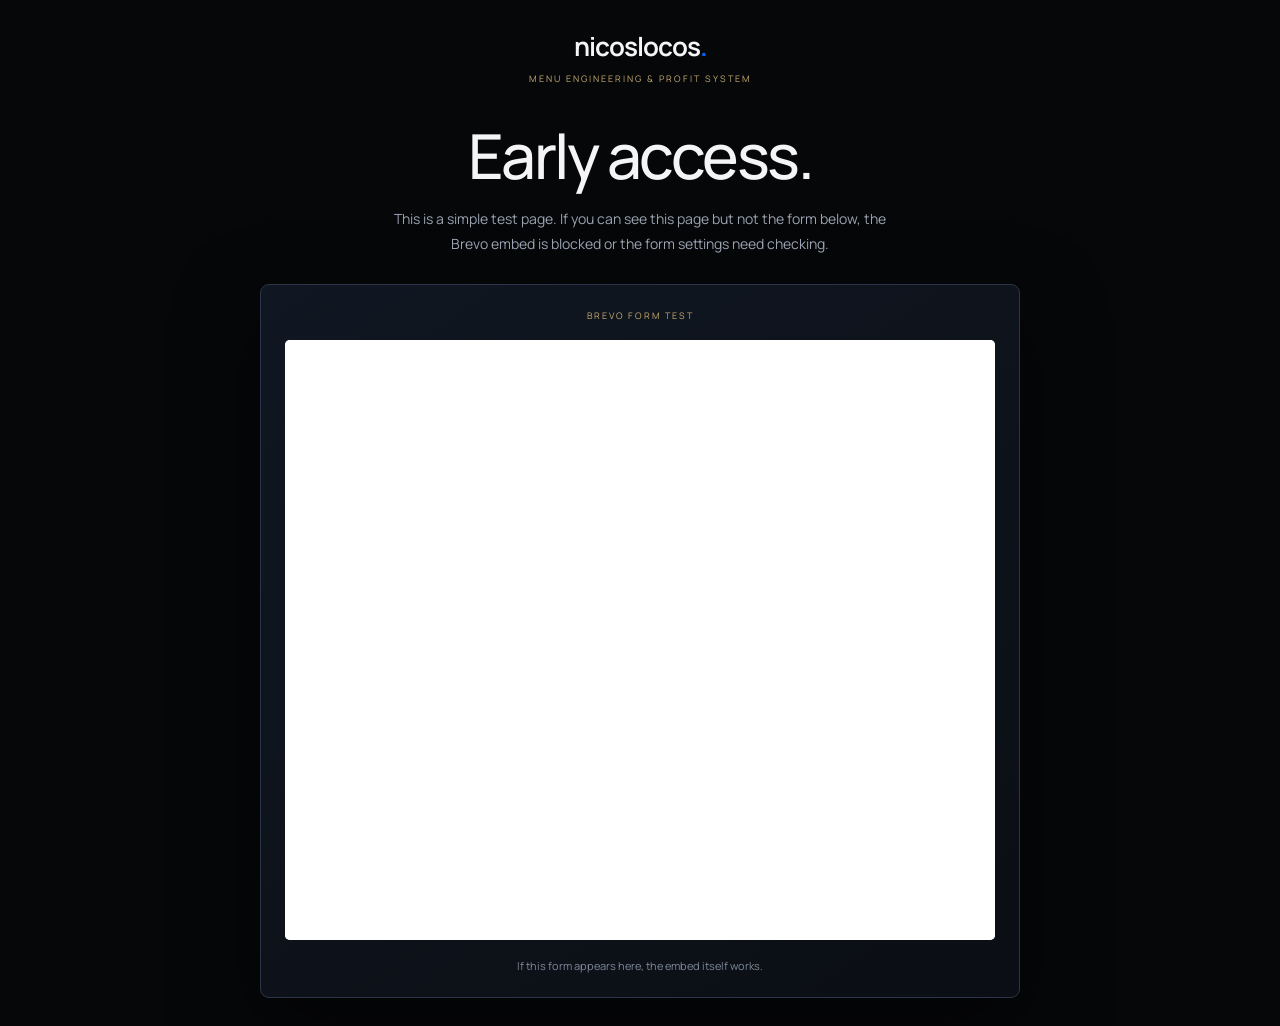
==== Index.html @ 6f196a43 "Add files via upload" ====
<!doctype html>
<html lang="en">
<head>
  <meta charset="utf-8">
  <meta name="viewport" content="width=device-width,initial-scale=1">
  <title>Nicoslocos Early Access</title>
  <link rel="preconnect" href="https://fonts.googleapis.com">
  <link rel="preconnect" href="https://fonts.gstatic.com" crossorigin>
  <link href="https://fonts.googleapis.com/css2?family=Manrope:wght@400;500;600;700&display=swap" rel="stylesheet">
  <style>
    :root{color-scheme:dark;--blue:#0066ff;--gold:#c6ab70}
    *{box-sizing:border-box}
    body{margin:0;min-height:100vh;background:#060709;color:#f5f5f7;font-family:Manrope,Arial,sans-serif;display:grid;place-items:center;padding:28px}
    main{width:min(100%,760px);text-align:center}
    .brand{font-size:26px;font-weight:650;letter-spacing:-1px;margin-bottom:8px}
    .brand span{color:var(--blue)}
    .tag{font-size:9px;letter-spacing:2px;color:var(--gold);text-transform:uppercase;margin-bottom:38px}
    h1{font-size:clamp(36px,7vw,62px);line-height:1.05;letter-spacing:-2.5px;font-weight:500;margin:0 0 18px}
    p{max-width:520px;margin:0 auto 28px;color:#9ba3b2;font-size:14px;line-height:1.8}
    .form-card{padding:24px;background:linear-gradient(145deg,#101722,#0b0e14);border:1px solid #2b3547;border-radius:9px;box-shadow:0 30px 80px #0008}
    .label{font-size:9px;letter-spacing:1.8px;color:var(--gold);text-transform:uppercase;margin-bottom:18px}
    iframe{display:block;width:100%;max-width:100%;height:600px;border:0;border-radius:5px;background:white}
    .hint{font-size:11px;color:#7f899b;margin-top:18px}
    @media(max-width:620px){body{padding:18px}.form-card{padding:16px}iframe{height:640px}}
  </style>
</head>
<body>
  <main>
    <div class="brand">nicoslocos<span>.</span></div>
    <div class="tag">Menu engineering &amp; profit system</div>
    <h1>Early access.</h1>
    <p>This is a simple test page. If you can see this page but not the form below, the Brevo embed is blocked or the form settings need checking.</p>
    <section class="form-card" aria-label="Early access form">
      <div class="label">Brevo form test</div>
      <iframe width="540" height="305" src="https://2b1d4d7a.sibforms.com/v2/serve/[base64]" frameborder="0" scrolling="auto" allowfullscreen></iframe>
      <div class="hint">If this form appears here, the embed itself works.</div>
    </section>
  </main>
</body>
</html>
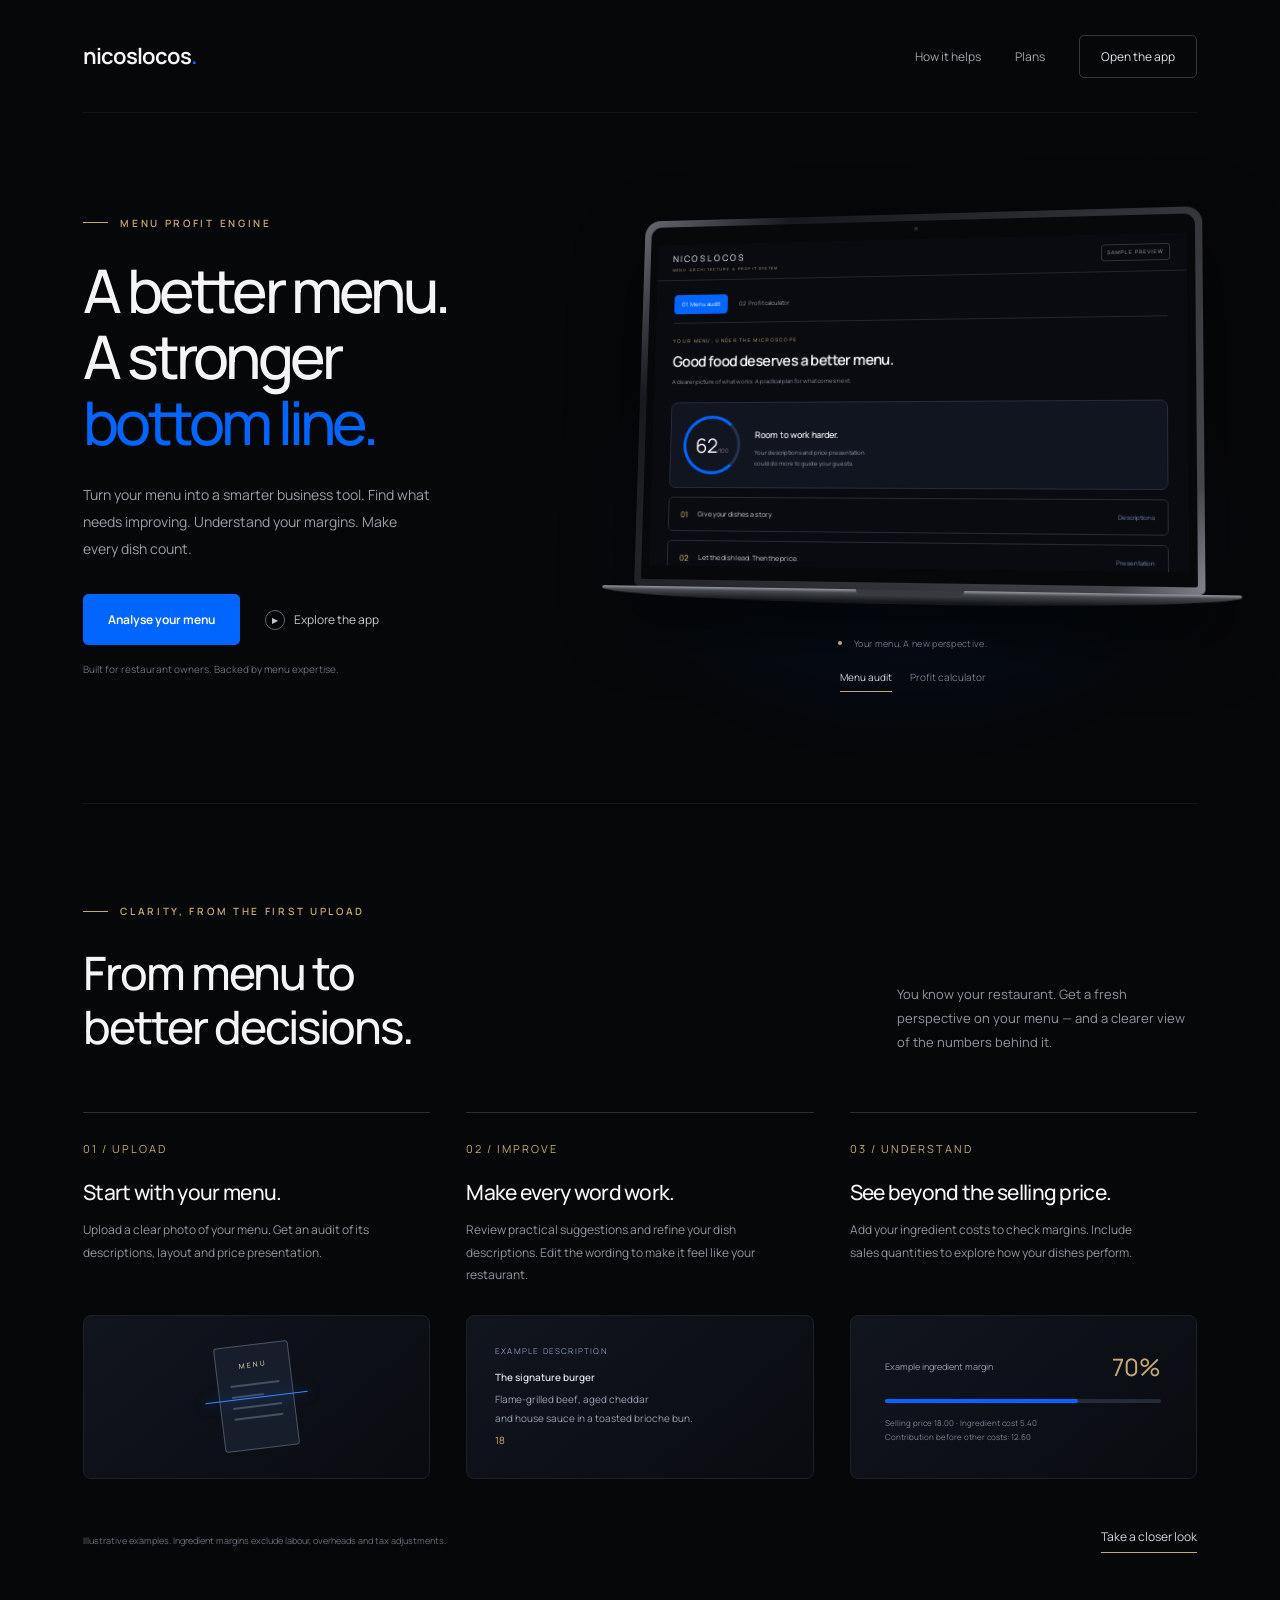
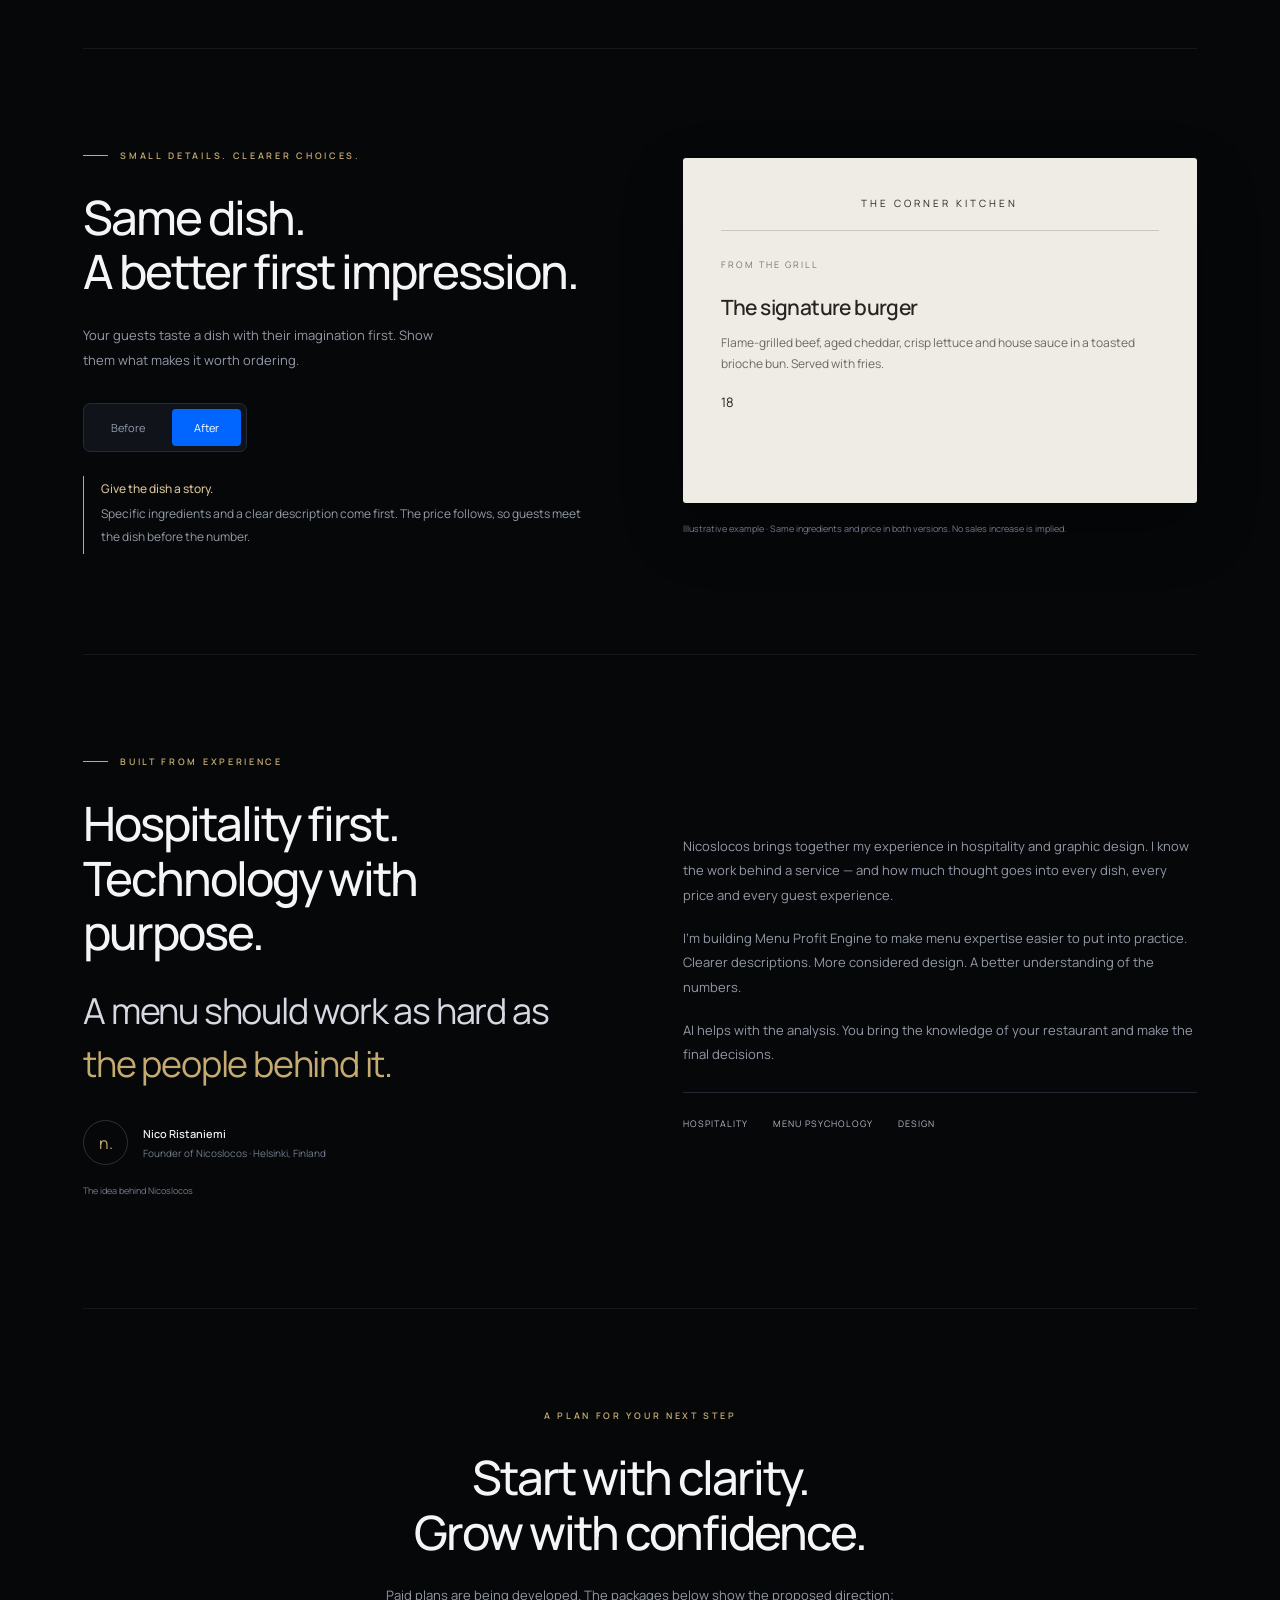
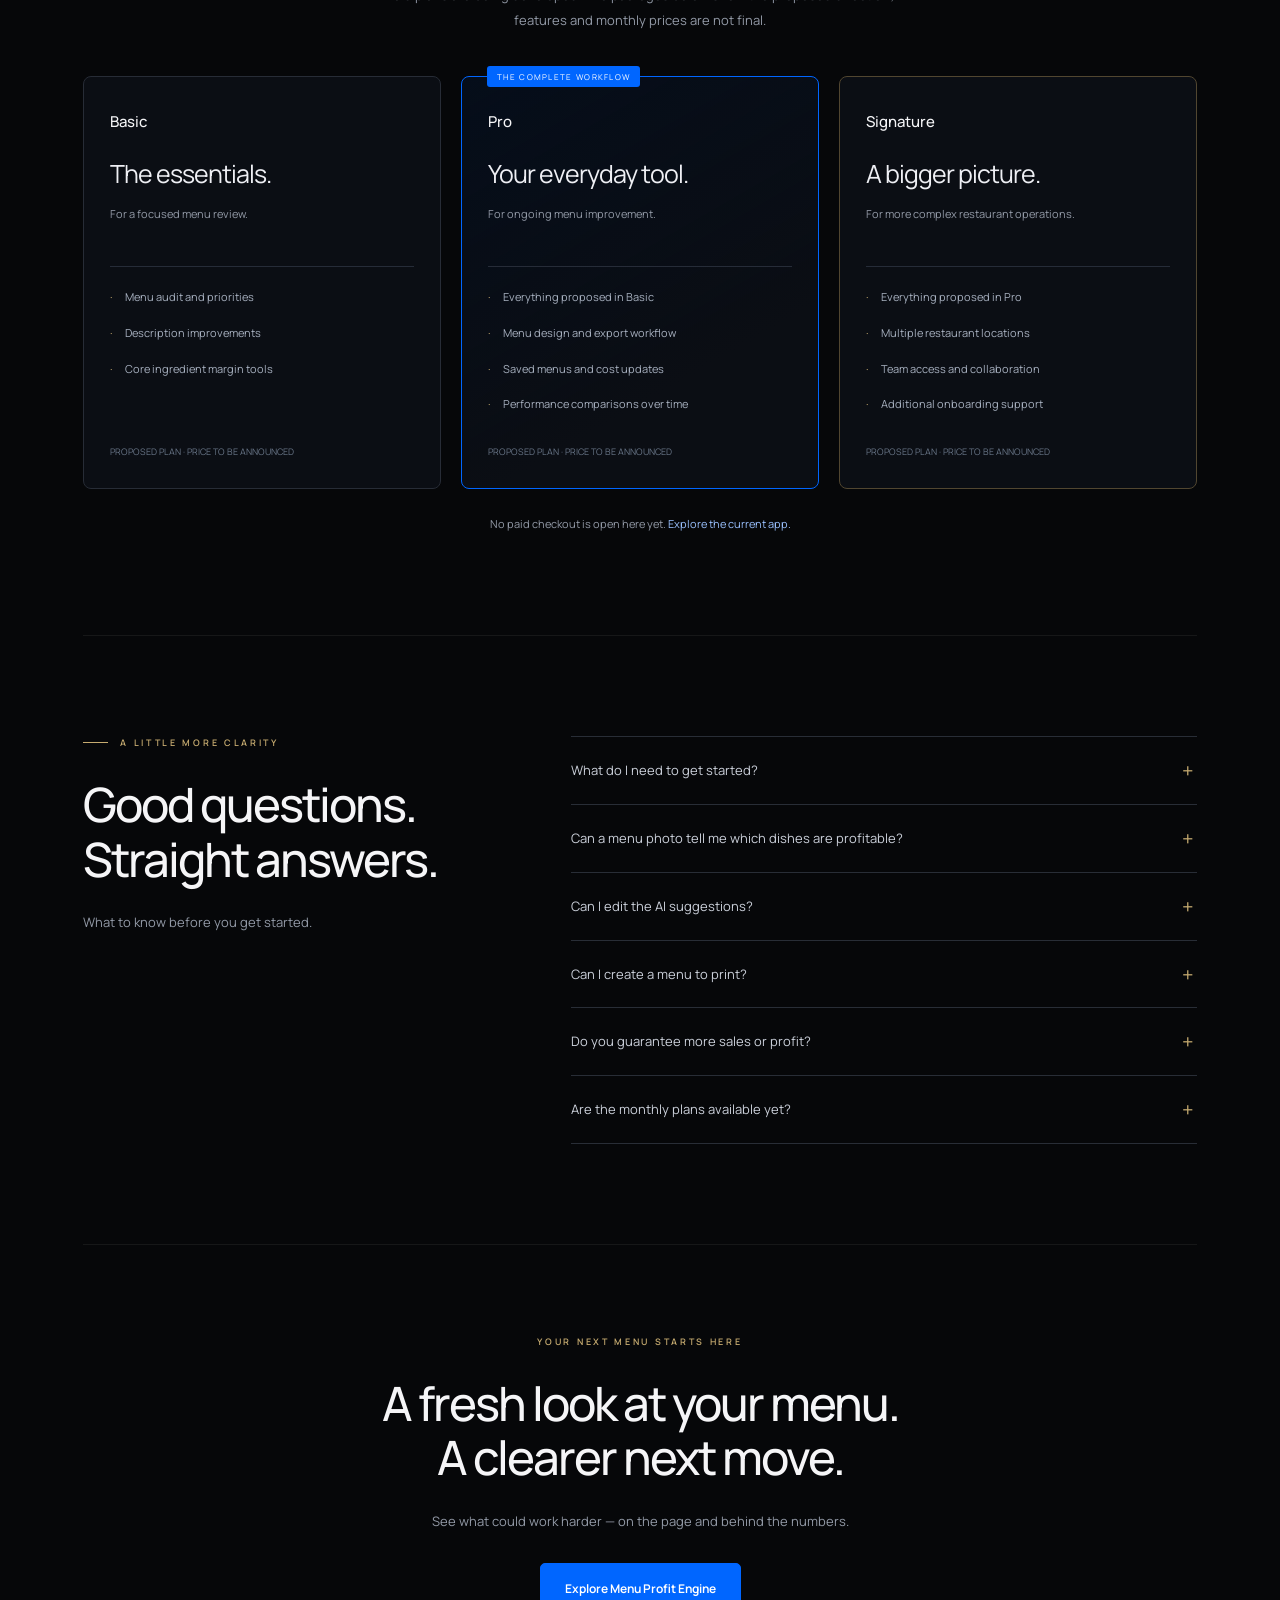
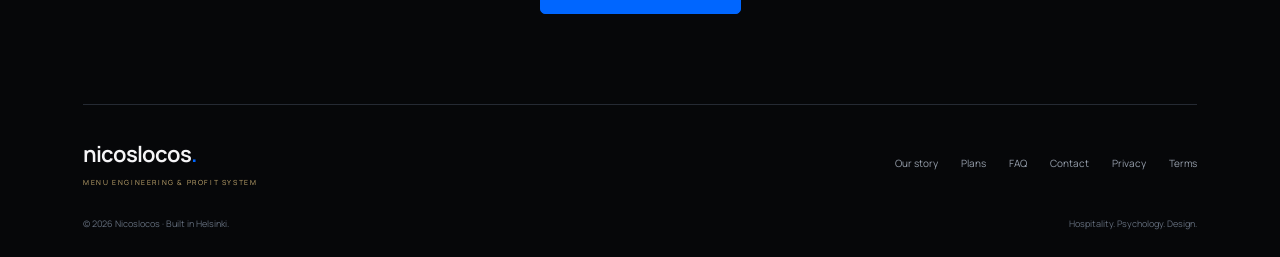
==== commit 65022cf4: "Rename index.html to Index.html" ====
--- a/Index.html
+++ b/Index.html
@@ -1,40 +1,28 @@
-<!doctype html>
-<html lang="en">
-<head>
-  <meta charset="utf-8">
-  <meta name="viewport" content="width=device-width,initial-scale=1">
-  <title>Nicoslocos Early Access</title>
-  <link rel="preconnect" href="https://fonts.googleapis.com">
-  <link rel="preconnect" href="https://fonts.gstatic.com" crossorigin>
-  <link href="https://fonts.googleapis.com/css2?family=Manrope:wght@400;500;600;700&display=swap" rel="stylesheet">
-  <style>
-    :root{color-scheme:dark;--blue:#0066ff;--gold:#c6ab70}
-    *{box-sizing:border-box}
-    body{margin:0;min-height:100vh;background:#060709;color:#f5f5f7;font-family:Manrope,Arial,sans-serif;display:grid;place-items:center;padding:28px}
-    main{width:min(100%,760px);text-align:center}
-    .brand{font-size:26px;font-weight:650;letter-spacing:-1px;margin-bottom:8px}
-    .brand span{color:var(--blue)}
-    .tag{font-size:9px;letter-spacing:2px;color:var(--gold);text-transform:uppercase;margin-bottom:38px}
-    h1{font-size:clamp(36px,7vw,62px);line-height:1.05;letter-spacing:-2.5px;font-weight:500;margin:0 0 18px}
-    p{max-width:520px;margin:0 auto 28px;color:#9ba3b2;font-size:14px;line-height:1.8}
-    .form-card{padding:24px;background:linear-gradient(145deg,#101722,#0b0e14);border:1px solid #2b3547;border-radius:9px;box-shadow:0 30px 80px #0008}
-    .label{font-size:9px;letter-spacing:1.8px;color:var(--gold);text-transform:uppercase;margin-bottom:18px}
-    iframe{display:block;width:100%;max-width:100%;height:600px;border:0;border-radius:5px;background:white}
-    .hint{font-size:11px;color:#7f899b;margin-top:18px}
-    @media(max-width:620px){body{padding:18px}.form-card{padding:16px}iframe{height:640px}}
-  </style>
-</head>
-<body>
-  <main>
-    <div class="brand">nicoslocos<span>.</span></div>
-    <div class="tag">Menu engineering &amp; profit system</div>
-    <h1>Early access.</h1>
-    <p>This is a simple test page. If you can see this page but not the form below, the Brevo embed is blocked or the form settings need checking.</p>
-    <section class="form-card" aria-label="Early access form">
-      <div class="label">Brevo form test</div>
-      <iframe width="540" height="305" src="https://2b1d4d7a.sibforms.com/v2/serve/[base64]" frameborder="0" scrolling="auto" allowfullscreen></iframe>
-      <div class="hint">If this form appears here, the embed itself works.</div>
-    </section>
-  </main>
-</body>
-</html>
+<!doctype html><html lang="en"><head><meta charset="utf-8"><meta name="viewport" content="width=device-width,initial-scale=1"><title>Nicoslocos — A more profitable menu starts here.</title><meta name="description" content="Menu expertise, powered by AI. Discover clearer descriptions, smarter presentation and the numbers behind your dishes with Nicoslocos Menu Profit Engine."><link rel="preconnect" href="https://fonts.googleapis.com"><link rel="preconnect" href="https://fonts.gstatic.com" crossorigin><link href="https://fonts.googleapis.com/css2?family=Manrope:wght@400;450;500;550;600;650;700;750;800&display=swap" rel="stylesheet"><style>
+:root{color-scheme:dark;--blue:#0066ff;--gold:#c6ab70;--muted:#91949e}*{box-sizing:border-box}body{margin:0;background:#060709;color:#f5f5f7;font-family:Manrope,Arial,sans-serif;-webkit-font-smoothing:antialiased}button,a{-webkit-tap-highlight-color:transparent}a{color:inherit;text-decoration:none}button{font:inherit;cursor:pointer}button:focus-visible,a:focus-visible{outline:2px solid var(--gold);outline-offset:6px}.page{max-width:1600px;margin:auto;padding:0 6.5%;overflow:hidden}header{height:113px;display:flex;align-items:center;justify-content:space-between;border-bottom:1px solid #ffffff0d}.brand{font-size:22px;font-weight:650;letter-spacing:-1px}.brand span{color:var(--blue)}nav{display:flex;align-items:center;gap:34px;font-size:12px;color:#a2a3ac}.navlink{transition:color .2s}.navlink:hover{color:white}.outline{padding:12px 21px;border:1px solid #34363e;border-radius:5px;color:#dedfe5}.hero{position:relative;min-height:690px;display:grid;grid-template-columns:1fr 1.13fr;align-items:center;gap:42px;padding:74px 0 88px}.copy{position:relative;z-index:2}.eyebrow{font-size:10px;font-weight:600;letter-spacing:2.7px;color:var(--gold);display:flex;gap:12px;align-items:center;margin-bottom:28px}.eyebrow:before{content:'';height:1px;width:25px;background:var(--gold)}h1{font-weight:500;font-size:clamp(44px,4.7vw,72px);line-height:1.095;letter-spacing:-3.8px;margin:0 0 27px}h1 span{color:var(--blue)}.intro{font-size:14px;line-height:1.9;max-width:350px;color:#999da8;margin:0 0 32px}.actions{display:flex;gap:25px;align-items:center}.primary{display:inline-flex;justify-content:center;align-items:center;background:var(--blue);border:1px solid var(--blue);padding:16px 24px;border-radius:5px;color:#fff;font-size:12px;font-weight:650;transition:background .2s,transform .2s,box-shadow .2s}.primary:hover{background:#237bff;transform:translateY(-2px);box-shadow:0 8px 30px #0066ff25}.textbtn{border:0;background:none;padding:12px 0;color:#c4c6ce;font-size:12px;display:flex;align-items:center;gap:9px}.play{height:20px;width:20px;border:1px solid #666873;border-radius:50%;display:grid;place-items:center;font-size:8px}.note{font-size:10px;color:#686d78;margin-top:17px}.device-area{position:relative;perspective:1200px;min-width:0}.device-area:before{content:'';position:absolute;inset:10% -15% -20%;background:radial-gradient(ellipse,#0066ff19,transparent 65%);pointer-events:none}.laptop{position:relative;transform:rotateY(-8deg) rotateX(5deg);transition:transform .5s ease;will-change:transform}.lid{background:linear-gradient(130deg,#666971,#17191f 18%,#45474c 90%,#858890);border-radius:16px 16px 5px 5px;padding:7px;box-shadow:0 30px 70px #0008}.screen{background:#090b10;border:8px solid #07080a;border-top:19px solid #07080a;border-bottom:14px solid #07080a;border-radius:11px 11px 2px 2px;position:relative;overflow:hidden;aspect-ratio:1.52}.camera{position:absolute;width:4px;height:4px;border-radius:50%;background:#292b32;top:13px;left:50%;z-index:1}.base{height:14px;background:linear-gradient(#979ba3,#46494e 25%,#15171b 85%);width:112%;margin-left:-6%;border-radius:2px 2px 50% 50%/2px 2px 12px 12px;box-shadow:0 22px 35px #000}.base:before{content:'';display:block;width:17%;height:5px;background:#373a40;margin:auto;border-radius:0 0 7px 7px}.appbar{height:38px;border-bottom:1px solid #202430;display:flex;justify-content:space-between;align-items:center;padding:0 16px}.appbrand{font-size:9px;letter-spacing:2px}.appbrand small{display:block;font-size:4px;letter-spacing:1.15px;color:var(--gold);margin-top:3px}.sample{font-size:5px;letter-spacing:1px;color:#a8aab5;border:1px solid #30343d;padding:4px 5px;border-radius:3px}.appcontent{padding:15px 19px}.appnav{display:flex;gap:4px;border-bottom:1px solid #212633;padding-bottom:9px;margin-bottom:15px}.appnav button{border:0;background:none;font-size:6px;color:#979ba8;padding:6px 8px;border-radius:4px}.appnav button[aria-pressed=true]{background:#0066ff;color:white}.mini-label{color:var(--gold);font-size:5px;letter-spacing:1.3px;text-transform:uppercase}.appcontent h2{font-size:15px;letter-spacing:-.6px;font-weight:600;margin:7px 0 6px}.mini-desc{color:#858b9a;font-size:6px;line-height:1.7;margin:0 0 16px}.auditbox{border:1px solid #252c3d;background:#101520;border-radius:7px;padding:13px;display:flex;align-items:center;gap:15px}.score{border:3px solid #0066ff;border-right-color:#25324e;border-radius:50%;width:60px;height:60px;display:flex;align-items:center;justify-content:center;flex-shrink:0;font-size:20px;color:#fff}.score small{font-size:6px;color:#7f8798;margin-top:11px}.auditbox strong{font-size:9px;font-weight:550}.auditbox p{font-size:6px;line-height:1.8;color:#9199a9;margin:5px 0 0}.recommend{margin-top:9px;padding:11px 12px;border:1px solid #282b34;border-radius:5px;display:flex;align-items:center;gap:10px;font-size:7px;color:#c8cbd4}.recommend b{color:var(--gold);font-size:8px;font-weight:500}.recommend span{margin-left:auto;color:#7588b2;font-size:6px}.screenfoot{font-size:5px;color:#646c7e;margin-top:11px}.caption{position:relative;display:flex;align-items:center;justify-content:center;gap:12px;margin-top:34px;font-size:9px;color:#6c7382;letter-spacing:.3px}.caption i{width:4px;height:4px;background:var(--gold);border-radius:50%}.switcher{display:flex;justify-content:center;gap:18px;margin-top:13px}.switcher button{border:0;border-bottom:1px solid transparent;background:none;color:#787d88;padding:7px 0;font-size:10px}.switcher button[aria-pressed=true]{color:#d7d9e0;border-color:var(--gold)}.bottom{border-top:1px solid #ffffff0e;display:flex;justify-content:space-between;gap:20px;align-items:center;padding:27px 0 32px;color:#727782;font-size:10px}.bottom strong{color:#bcbfc6;font-weight:500}.disciplines{display:flex;gap:22px;font-size:9px;letter-spacing:1.6px;text-transform:uppercase}.disciplines span+span:before{content:'·';margin-right:22px;color:var(--gold)}.profitrow{display:grid;grid-template-columns:2fr 1fr 1fr 1fr;padding:11px 5px;border-bottom:1px solid #222837;font-size:7px;gap:6px}.profitrow.heading{font-size:5px;color:#858c9c;padding-top:4px}.profitrow .margin{color:var(--gold)}.profit-summary{padding:13px;background:#101520;border:1px solid #293247;border-radius:6px;font-size:7px;line-height:1.8;margin-top:13px;color:#acb4c5}.profit-summary strong{color:#d4b879;font-size:8px}.reveal{animation:enter .95s ease both}.device-area.reveal{animation-delay:.16s}.bottom.reveal{animation-delay:.28s}@keyframes enter{from{opacity:0;transform:translateY(20px)}to{opacity:1;transform:translateY(0)}}[hidden]{display:none!important}@media(min-width:1500px){.hero{min-height:760px}.screen{aspect-ratio:1.6}.appcontent{padding:23px}.appcontent h2{font-size:19px}.appbar{height:45px}.appnav button{font-size:8px}.recommend{padding:15px;font-size:8px}}@media(max-width:1000px){.page{padding:0 6%}.hero{gap:30px;min-height:630px}h1{font-size:52px;letter-spacing:-2.8px}.intro{font-size:13px}.actions{gap:18px}.screen{aspect-ratio:1.38}.appcontent{padding:11px}.appcontent h2{font-size:13px}.recommend{padding:9px 7px}.auditbox{padding:9px;gap:9px}.score{width:48px;height:48px}.disciplines{gap:12px}.disciplines span+span:before{margin-right:12px}}@media(max-width:760px){header{height:85px}.brand{font-size:21px}nav{gap:15px}.navlink{display:none}.outline{font-size:10px;padding:10px 14px}.hero{grid-template-columns:1fr;padding:53px 0 42px;gap:49px;min-height:0}.eyebrow{font-size:9px;margin-bottom:23px}h1{font-size:clamp(45px,10vw,68px);letter-spacing:-2.6px}.intro{font-size:13px;max-width:350px;margin-bottom:25px}.device-area{width:92%;margin:auto}.laptop{transform:rotateY(-4deg) rotateX(3deg)}.screen{aspect-ratio:1.5}.appcontent{padding:13px 15px}.caption{margin-top:25px}.bottom{align-items:flex-start;flex-direction:column;gap:16px;font-size:9px}.disciplines{font-size:8px}.primary{padding:15px 21px}.textbtn{font-size:11px}}@media(prefers-reduced-motion:reduce){*,*:before{animation:none!important;transition:none!important}.laptop{transform:none!important}}
+
+.journey{padding:100px 0 90px;border-top:1px solid #ffffff0e}.journey-head{display:flex;justify-content:space-between;align-items:end;gap:40px;margin-bottom:58px}.journey h2{font-size:clamp(32px,3.6vw,52px);font-weight:500;line-height:1.17;letter-spacing:-2px;margin:0}.journey-head>p{max-width:300px;font-size:13px;line-height:1.85;color:#91949e;margin:0}.steps{display:grid;grid-template-columns:repeat(3,1fr);gap:36px}.step{border-top:1px solid #2b2e36;padding-top:23px}.step-number{color:var(--gold);font-size:11px;letter-spacing:2px}.step h3{font-size:21px;font-weight:500;letter-spacing:-.7px;margin:20px 0 13px}.step>p{font-size:12px;line-height:1.9;color:#91949e;max-width:310px;min-height:69px}.step-visual{height:164px;display:flex;align-items:center;justify-content:center;margin:27px 0 0;background:linear-gradient(140deg,#11151e,#090b10);border:1px solid #1b202b;border-radius:8px;position:relative;overflow:hidden}.paper{width:75px;height:105px;border:1px solid #4b5363;background:#171e2b;padding:15px 12px;position:relative;border-radius:3px;transform:rotate(-7deg)}.paper b{font-size:7px;letter-spacing:2px;font-weight:500;color:#d1c2a1;display:block;text-align:center;margin-bottom:14px}.paper i{height:2px;background:#465064;width:100%;display:block;margin:9px 0}.paper i:nth-child(3){width:65%}.scan{height:1px;background:#3988ff;box-shadow:0 0 13px #0066ff;position:absolute;left:-15px;right:-15px;top:50%;animation:scanDemo 5s ease-in-out infinite alternate}@keyframes scanDemo{from{top:20%}to{top:80%}}.description-example{width:84%;font-size:10px;line-height:1.9}.description-example small{color:#8092b5;font-size:8px;letter-spacing:1.2px;display:block;margin-bottom:10px}.description-example strong{display:block;font-weight:550;color:#e3e5eb}.description-example p{color:#969faf;margin:3px 0}.description-example span{color:var(--gold);font-size:10px}.margin-example{width:80%}.margin-example small{color:#949caa;font-size:9px}.margin-top{display:flex;justify-content:space-between;align-items:center;margin-bottom:16px}.margin-top strong{color:var(--gold);font-size:24px;font-weight:450}.margin-track{height:4px;background:#252b38;border-radius:3px}.margin-track i{display:block;height:100%;width:70%;background:var(--blue);border-radius:3px}.margin-example p{color:#788394;font-size:8px;line-height:1.7;margin:13px 0 0}.journey-end{display:flex;align-items:center;justify-content:space-between;margin-top:45px;gap:25px}.journey-end p{color:#656c79;font-size:9px;line-height:1.8;max-width:550px}.journey-end a{font-size:12px;color:#d2d6df;border-bottom:1px solid var(--gold);padding-bottom:7px;white-space:nowrap}.scroll-animate{transition:opacity .8s ease,transform .8s ease}.scroll-animate.waiting{opacity:0;transform:translateY(24px)}@media(max-width:760px){.journey{padding:57px 0 44px}.journey-head{flex-direction:column;align-items:start;gap:22px;margin-bottom:34px}.journey-head>p{max-width:340px}.steps{grid-template-columns:1fr;gap:33px}.step>p{max-width:100%;min-height:0}.step-visual{margin-top:20px;height:170px}.journey-end{flex-direction:column;align-items:start;margin-top:27px}.journey h2{letter-spacing:-1.5px}.step h3{margin-top:15px}}
+
+html{scroll-behavior:smooth;scroll-padding-top:30px}.section{padding:100px 0;border-top:1px solid #ffffff10}.section h2{font-size:clamp(34px,3.7vw,55px);line-height:1.15;letter-spacing:-2px;font-weight:500;margin:0 0 24px}.section p{color:#939aa7;font-size:13px;line-height:1.9}.section .eyebrow{font-size:9px}.two-col{display:grid;grid-template-columns:1fr 1fr;gap:85px;align-items:center}.section-intro{max-width:380px}.compare-toggle{display:inline-flex;gap:5px;padding:5px;background:#10131a;border:1px solid #252a34;border-radius:7px;margin:18px 0 24px}.compare-toggle button{border:0;color:#929aaa;background:none;padding:11px 22px;border-radius:4px;font-size:11px}.compare-toggle button[aria-pressed=true]{background:#0066ff;color:white}.comparison-sheet{min-height:345px;padding:38px;background:#efece5;color:#262521;border-radius:3px;box-shadow:0 25px 60px #0005;transition:background .4s,color .4s}.comparison-sheet .restaurant{font-size:10px;letter-spacing:3px;text-align:center;border-bottom:1px solid #26252130;padding-bottom:20px;margin-bottom:27px}.comparison-sheet .menu-category{font-size:9px;letter-spacing:2px;color:#79746b;margin-bottom:22px}.dish-title{font-size:21px;font-weight:550;letter-spacing:-.6px}.comparison-sheet p{font-size:12px;color:#6e685f;line-height:1.8;margin:11px 0}.dish-price{font-size:13px;margin-top:18px}.comparison-sheet.before{background:#d4d2cd}.comparison-sheet.before .dish-title{font-family:Arial,sans-serif;font-size:19px;letter-spacing:0;display:flex;justify-content:space-between;gap:15px}.comparison-sheet.before p{font-family:Arial,sans-serif}.sample-caption{font-size:9px!important;color:#727b8a!important;margin-top:17px!important}.change-note{padding-left:17px;border-left:1px solid #c6ab70;min-height:78px}.change-note strong{font-size:12px;color:#d7c095;font-weight:500}.change-note p{font-size:12px;margin:5px 0 0}.story{position:relative}.story-quote{font-size:clamp(25px,2.8vw,39px);line-height:1.5;letter-spacing:-1.2px;color:#d6d9e1;margin:0}.story-quote em{font-style:normal;color:#c6ab70}.founder{display:flex;align-items:center;gap:15px;margin-top:29px}.founder-mark{width:45px;height:45px;border:1px solid #36302a;border-radius:50%;display:grid;place-items:center;color:#c6ab70;font-size:16px}.founder strong{display:block;font-size:11px;font-weight:550}.founder span{font-size:10px;color:#737d8e;display:block;margin-top:5px}.story-copy p{margin:0 0 18px}.expertise{display:flex;gap:25px;border-top:1px solid #222833;padding-top:24px;margin-top:25px}.expertise span{font-size:9px;color:#b4bbc7;letter-spacing:1px}.pricing-head{text-align:center;max-width:560px;margin:0 auto 43px}.pricing-head .eyebrow{justify-content:center}.pricing-head .eyebrow:before{display:none}.pricing-head p{margin:0}.plan-grid{display:grid;grid-template-columns:repeat(3,1fr);gap:20px}.plan{position:relative;border:1px solid #272c36;padding:30px 26px;border-radius:8px;background:#0b0e14;display:flex;flex-direction:column}.plan.featured{border-color:#0066ff;background:linear-gradient(150deg,#0066ff12,#0b0e14 70%)}.plan-badge{position:absolute;top:-11px;left:25px;background:#0066ff;color:white;padding:5px 10px;border-radius:3px;font-size:8px;letter-spacing:1.3px}.plan h3{font-size:15px;font-weight:500;margin:4px 0 18px}.plan .price-status{font-size:25px;letter-spacing:-1px;color:#eeeff4;margin:0 0 7px}.plan .plan-for{font-size:11px;min-height:43px;margin:0 0 19px}.plan ul{list-style:none;padding:20px 0 0;margin:0;border-top:1px solid #262c38}.plan li{font-size:11px;color:#a7b0bf;margin:0 0 16px;padding-left:15px;position:relative;line-height:1.8}.plan li:before{content:'·';position:absolute;left:0;color:#c6ab70}.plan .plan-label{margin-top:auto;padding-top:15px;color:#697688;font-size:9px}.plan.enterprise{border-color:#514630}.free-note{text-align:center;margin:25px 0 0!important;font-size:11px!important}.free-note a{color:#9ac1ff}.faq-layout{display:grid;grid-template-columns:.8fr 1.2fr;gap:70px;align-items:start}.faq-list details{border-bottom:1px solid #282d36}.faq-list details:first-child{border-top:1px solid #282d36}.faq-list summary{list-style:none;cursor:pointer;font-size:13px;padding:23px 28px 23px 0;position:relative;color:#cbd0da;line-height:1.6}.faq-list summary::-webkit-details-marker{display:none}.faq-list summary:after{content:'+';position:absolute;right:3px;color:#c6ab70;font-size:20px;top:18px;font-weight:400}.faq-list details[open] summary:after{content:'−'}.faq-list details p{font-size:12px;margin:0 0 25px;max-width:510px}.closing{text-align:center;padding:90px 0}.closing p{max-width:430px;margin:0 auto 29px}.closing .eyebrow{justify-content:center}.closing .eyebrow:before{display:none}.site-footer{padding:34px 0 27px;border-top:1px solid #252a33}.footer-top{display:flex;justify-content:space-between;gap:25px;align-items:center}.footer-tag{font-size:7px;color:#c6ab70;letter-spacing:1.6px;margin-top:9px}.footer-links{display:flex;gap:23px;flex-wrap:wrap}.footer-links a,.footer-links button{font-size:10px;color:#969fac;background:none;border:0;padding:0}.footer-bottom{display:flex;justify-content:space-between;gap:20px;font-size:9px;color:#646e7d;margin-top:30px}.legal-dialog{background:#10141c;color:#e7eaf0;border:1px solid #373e4b;border-radius:9px;width:min(90vw,490px);padding:32px}.legal-dialog::backdrop{background:#000b;backdrop-filter:blur(5px)}.legal-dialog h2{font-size:23px;font-weight:500}.legal-dialog p{font-size:13px;color:#a1aabb;line-height:1.9}.legal-dialog button{background:#0066ff;color:white;border:0;border-radius:4px;padding:11px 21px;font-size:12px}.section a:focus-visible,summary:focus-visible{outline:2px solid #c6ab70;outline-offset:5px}
+@media(max-width:900px){.two-col{gap:40px}.plan{padding:26px 19px}.faq-layout{gap:35px}.expertise{gap:15px}.expertise span{font-size:8px}.comparison-sheet{padding:28px}}
+@media(max-width:760px){.section{padding:57px 0}.two-col,.faq-layout{grid-template-columns:1fr;gap:32px}.section h2{letter-spacing:-1.5px}.section-intro{max-width:100%}.plan-grid{grid-template-columns:1fr;gap:25px}.plan .plan-for{min-height:0}.plan{padding:29px}.comparison-sheet{min-height:320px}.expertise span{font-size:9px}.pricing-head{text-align:left}.pricing-head .eyebrow{justify-content:start}.footer-top{align-items:start;flex-direction:column}.footer-links{gap:21px;margin-top:10px}.footer-bottom{flex-direction:column;gap:9px}.closing{padding:65px 0}.section p{font-size:12px}}
+@media(prefers-reduced-motion:reduce){html{scroll-behavior:auto}}
+</style></head><body><div class="page"><header><a class="brand" href="./" aria-label="Nicoslocos home">nicoslocos<span>.</span></a><nav aria-label="Main navigation"><a class="navlink" href="#difference">How it helps</a><a class="navlink" href="#plans">Plans</a><a class="outline" href="https://nicoslocos-app.netlify.app/" target="_blank" rel="noopener">Open the app</a></nav></header><main class="hero"><div class="copy reveal"><div class="eyebrow">MENU PROFIT ENGINE</div><h1>A better menu.<br>A stronger<br><span>bottom line.</span></h1><p class="intro">Turn your menu into a smarter business tool. Find what needs improving. Understand your margins. Make every dish count.</p><div class="actions"><a class="primary" href="https://nicoslocos-app.netlify.app/" target="_blank" rel="noopener">Analyse your menu</a><button class="textbtn" id="explore"><span class="play" aria-hidden="true">▶</span> Explore the app</button></div><p class="note">Built for restaurant owners. Backed by menu expertise.</p></div><div class="device-area reveal" id="preview"><div class="laptop" id="laptop"><div class="camera"></div><div class="lid"><div class="screen"><div class="appbar"><div class="appbrand">NICOSLOCOS<small>MENU ARCHITECTURE & PROFIT SYSTEM</small></div><span class="sample">SAMPLE PREVIEW</span></div><div class="appcontent"><div class="appnav" aria-label="App preview"><button data-view="audit" aria-pressed="true">01 &nbsp; Menu audit</button><button data-view="profit" aria-pressed="false">02 &nbsp; Profit calculator</button></div><section id="audit"><div class="mini-label">YOUR MENU, UNDER THE MICROSCOPE</div><h2>Good food deserves a better menu.</h2><p class="mini-desc">A clearer picture of what works. A practical plan for what comes next.</p><div class="auditbox"><div class="score">62<small>/100</small></div><div><strong>Room to work harder.</strong><p>Your descriptions and price presentation<br>could do more to guide your guests.</p></div></div><div class="recommend"><b>01</b> Give your dishes a story <span>Descriptions</span></div><div class="recommend"><b>02</b> Let the dish lead. Then the price. <span>Presentation</span></div><p class="screenfoot">Illustrative menu audit · Example data</p></section><section id="profit" hidden><div class="mini-label">THE NUMBERS BEHIND YOUR MENU</div><h2>Know what every dish brings in.</h2><p class="mini-desc">Selling prices, ingredient costs and margins. All in one place.</p><div class="profitrow heading"><span>MENU ITEM</span><span>PRICE</span><span>COST</span><span>MARGIN</span></div><div class="profitrow"><span>Signature burger</span><span>18.00</span><span>5.40</span><span class="margin">70%</span></div><div class="profitrow"><span>Truffle fries</span><span>8.00</span><span>1.60</span><span class="margin">80%</span></div><div class="profitrow"><span>Grilled salmon</span><span>26.00</span><span>9.10</span><span class="margin">65%</span></div><div class="profit-summary"><strong>Better decisions start with clearer numbers.</strong><br>Review costs and pricing before changing your menu.</div><p class="screenfoot">Illustrative values · Margin before labour, overheads and tax adjustments</p></section></div></div></div><div class="base"></div></div><div class="caption"><i></i> Your menu. A new perspective.</div><div class="switcher" aria-label="Choose a preview"><button data-view="audit" aria-pressed="true">Menu audit</button><button data-view="profit" aria-pressed="false">Profit calculator</button></div></div></main><section class="journey" aria-labelledby="journey-title"><div class="journey-head scroll-animate"><div><div class="eyebrow">CLARITY, FROM THE FIRST UPLOAD</div><h2 id="journey-title">From menu to<br>better decisions.</h2></div><p>You know your restaurant. Get a fresh perspective on your menu — and a clearer view of the numbers behind it.</p></div><div class="steps"><article class="step scroll-animate"><span class="step-number">01 / UPLOAD</span><h3>Start with your menu.</h3><p>Upload a clear photo of your menu. Get an audit of its descriptions, layout and price presentation.</p><div class="step-visual" aria-hidden="true"><div class="paper"><b>MENU</b><i></i><i></i><i></i><i></i><div class="scan"></div></div></div></article><article class="step scroll-animate"><span class="step-number">02 / IMPROVE</span><h3>Make every word work.</h3><p>Review practical suggestions and refine your dish descriptions. Edit the wording to make it feel like your restaurant.</p><div class="step-visual"><div class="description-example"><small>EXAMPLE DESCRIPTION</small><strong>The signature burger</strong><p>Flame-grilled beef, aged cheddar<br>and house sauce in a toasted brioche bun.</p><span>18</span></div></div></article><article class="step scroll-animate"><span class="step-number">03 / UNDERSTAND</span><h3>See beyond the selling price.</h3><p>Add your ingredient costs to check margins. Include sales quantities to explore how your dishes perform.</p><div class="step-visual"><div class="margin-example"><div class="margin-top"><small>Example ingredient margin</small><strong>70%</strong></div><div class="margin-track" aria-hidden="true"><i></i></div><p>Selling price 18.00 · Ingredient cost 5.40<br>Contribution before other costs: 12.60</p></div></div></article></div><div class="journey-end"><p>Illustrative examples. Ingredient margins exclude labour, overheads and tax adjustments.</p><a href="https://nicoslocos-app.netlify.app/" target="_blank" rel="noopener">Take a closer look</a></div></section>
+<section class="section" id="difference" aria-labelledby="difference-title"><div class="two-col"><div class="scroll-animate"><div class="eyebrow">SMALL DETAILS. CLEARER CHOICES.</div><h2 id="difference-title">Same dish.<br>A better first impression.</h2><p class="section-intro">Your guests taste a dish with their imagination first. Show them what makes it worth ordering.</p><div class="compare-toggle" aria-label="Compare menu descriptions"><button id="before-btn" aria-pressed="false" aria-controls="menu-example">Before</button><button id="after-btn" aria-pressed="true" aria-controls="menu-example">After</button></div><div class="change-note" aria-live="polite"><strong id="change-title">Give the dish a story.</strong><p id="change-copy">Specific ingredients and a clear description come first. The price follows, so guests meet the dish before the number.</p></div></div><div class="scroll-animate"><div class="comparison-sheet" id="menu-example" aria-live="polite"><div class="restaurant">THE CORNER KITCHEN</div><div class="menu-category">FROM THE GRILL</div><div id="dish-content"><div class="dish-title">The signature burger</div><p>Flame-grilled beef, aged cheddar, crisp lettuce and house sauce in a toasted brioche bun. Served with fries.</p><div class="dish-price">18</div></div></div><p class="sample-caption">Illustrative example · Same ingredients and price in both versions. No sales increase is implied.</p></div></div></section>
+<section class="section story" id="about" aria-labelledby="about-title"><div class="two-col"><div class="scroll-animate"><div class="eyebrow">BUILT FROM EXPERIENCE</div><h2 id="about-title">Hospitality first.<br>Technology with purpose.</h2><p class="story-quote" style="font-size:clamp(25px,2.8vw,39px);line-height:1.5;color:#d6d9e1">A menu should work as hard as <em>the people behind it.</em></p><div class="founder"><div class="founder-mark" aria-hidden="true">n.</div><div><strong>Nico Ristaniemi</strong><span>Founder of Nicoslocos · Helsinki, Finland</span></div></div><p class="sample-caption">The idea behind Nicoslocos</p></div><div class="story-copy scroll-animate"><p>Nicoslocos brings together my experience in hospitality and graphic design. I know the work behind a service — and how much thought goes into every dish, every price and every guest experience.</p><p>I’m building Menu Profit Engine to make menu expertise easier to put into practice. Clearer descriptions. More considered design. A better understanding of the numbers.</p><p>AI helps with the analysis. You bring the knowledge of your restaurant and make the final decisions.</p><div class="expertise"><span>HOSPITALITY</span><span>MENU PSYCHOLOGY</span><span>DESIGN</span></div></div></div></section>
+<section class="section" id="plans" aria-labelledby="plans-title"><div class="pricing-head scroll-animate"><div class="eyebrow">A PLAN FOR YOUR NEXT STEP</div><h2 id="plans-title">Start with clarity.<br>Grow with confidence.</h2><p>Paid plans are being developed. The packages below show the proposed direction; features and monthly prices are not final.</p></div><div class="plan-grid"><article class="plan scroll-animate"><h3>Basic</h3><p class="price-status">The essentials.</p><p class="plan-for">For a focused menu review.</p><ul><li>Menu audit and priorities</li><li>Description improvements</li><li>Core ingredient margin tools</li></ul><span class="plan-label">PROPOSED PLAN · PRICE TO BE ANNOUNCED</span></article><article class="plan featured scroll-animate"><span class="plan-badge">THE COMPLETE WORKFLOW</span><h3>Pro</h3><p class="price-status">Your everyday tool.</p><p class="plan-for">For ongoing menu improvement.</p><ul><li>Everything proposed in Basic</li><li>Menu design and export workflow</li><li>Saved menus and cost updates</li><li>Performance comparisons over time</li></ul><span class="plan-label">PROPOSED PLAN · PRICE TO BE ANNOUNCED</span></article><article class="plan enterprise scroll-animate"><h3>Signature</h3><p class="price-status">A bigger picture.</p><p class="plan-for">For more complex restaurant operations.</p><ul><li>Everything proposed in Pro</li><li>Multiple restaurant locations</li><li>Team access and collaboration</li><li>Additional onboarding support</li></ul><span class="plan-label">PROPOSED PLAN · PRICE TO BE ANNOUNCED</span></article></div><p class="free-note">No paid checkout is open here yet. <a href="https://nicoslocos-app.netlify.app/" target="_blank" rel="noopener">Explore the current app.</a></p></section>
+<section class="section" id="faq" aria-labelledby="faq-title"><div class="faq-layout"><div class="scroll-animate"><div class="eyebrow">A LITTLE MORE CLARITY</div><h2 id="faq-title">Good questions.<br>Straight answers.</h2><p class="section-intro">What to know before you get started.</p></div><div class="faq-list scroll-animate"><details><summary>What do I need to get started?</summary><p>For a menu audit, use a clear JPG, PNG or WebP photo of your menu. To check profitability, enter your products, selling prices and ingredient costs. Add sales quantities to explore the product matrix.</p></details><details><summary>Can a menu photo tell me which dishes are profitable?</summary><p>A photo can reveal menu content and presentation, but it cannot reveal your ingredient costs or actual sales. You need to add those numbers for meaningful profitability analysis.</p></details><details><summary>Can I edit the AI suggestions?</summary><p>Yes. Review and edit suggested descriptions before using them. Check that every ingredient and preparation detail is accurate for the dish you serve.</p></details><details><summary>Can I create a menu to print?</summary><p>The current app includes a design and print workflow. You can review your wording and presentation before export. Check the current in-app access requirements and proofread the final menu before printing.</p></details><details><summary>Do you guarantee more sales or profit?</summary><p>No. The app helps you make more informed menu decisions. Your results depend on your costs, pricing, customers and how you apply the recommendations. Ingredient margin is not the same as net profit.</p></details><details><summary>Are the monthly plans available yet?</summary><p>Not yet. Basic, Pro and Signature are proposed packages. Prices, usage limits, subscription terms and final features will be confirmed before paid subscriptions open. The current app may show an earlier access model.</p></details></div></div></section>
+<section class="section closing"><div class="eyebrow">YOUR NEXT MENU STARTS HERE</div><h2>A fresh look at your menu.<br>A clearer next move.</h2><p>See what could work harder — on the page and behind the numbers.</p><a class="primary" href="https://nicoslocos-app.netlify.app/" target="_blank" rel="noopener">Explore Menu Profit Engine</a></section>
+<footer class="site-footer"><div class="footer-top"><div><a class="brand" href="#">nicoslocos<span>.</span></a><div class="footer-tag">MENU ENGINEERING & PROFIT SYSTEM</div></div><div class="footer-links"><a href="#about">Our story</a><a href="#plans">Plans</a><a href="#faq">FAQ</a><button data-info="contact">Contact</button><button data-info="privacy">Privacy</button><button data-info="terms">Terms</button></div></div><div class="footer-bottom"><span>© 2026 Nicoslocos · Built in Helsinki.</span><span>Hospitality. Psychology. Design.</span></div></footer>
+<dialog class="legal-dialog" id="info-dialog" aria-labelledby="info-title"><h2 id="info-title"></h2><p id="info-copy"></p><form method="dialog"><button>Close</button></form></dialog>
+</div><script>
+const buttons=[...document.querySelectorAll('[data-view]')];function show(view){document.getElementById('audit').hidden=view!=='audit';document.getElementById('profit').hidden=view!=='profit';buttons.forEach(b=>b.setAttribute('aria-pressed',String(b.dataset.view===view)));}buttons.forEach(b=>b.addEventListener('click',()=>show(b.dataset.view)));document.getElementById('explore').addEventListener('click',()=>{show(document.getElementById('profit').hidden?'profit':'audit');if(matchMedia('(max-width:760px)').matches)document.getElementById('preview').scrollIntoView({behavior:matchMedia('(prefers-reduced-motion:reduce)').matches?'instant':'smooth',block:'center'});document.querySelector('.switcher [aria-pressed="true"]').focus({preventScroll:true});});const area=document.getElementById('preview'),laptop=document.getElementById('laptop');area.addEventListener('pointermove',e=>{if(!matchMedia('(hover:hover) and (prefers-reduced-motion:no-preference)').matches)return;const r=area.getBoundingClientRect(),x=(e.clientX-r.left)/r.width-.5,y=(e.clientY-r.top)/r.height-.5;laptop.style.transform=`rotateY(${-8+x*7}deg) rotateX(${5-y*5}deg)`;});area.addEventListener('pointerleave',()=>laptop.style.transform='');
+
+if('IntersectionObserver' in window && !matchMedia('(prefers-reduced-motion:reduce)').matches){const observer=new IntersectionObserver(entries=>entries.forEach(entry=>{if(entry.isIntersecting){entry.target.classList.remove('waiting');observer.unobserve(entry.target);}}),{threshold:.12});document.querySelectorAll('.scroll-animate').forEach(el=>{el.classList.add('waiting');observer.observe(el);});}
+
+const beforeButton=document.getElementById('before-btn'),afterButton=document.getElementById('after-btn');
+function compareMenu(improved){beforeButton.setAttribute('aria-pressed',String(!improved));afterButton.setAttribute('aria-pressed',String(improved));document.getElementById('menu-example').classList.toggle('before',!improved);document.getElementById('dish-content').innerHTML=improved?'<div class="dish-title">The signature burger</div><p>Flame-grilled beef, aged cheddar, crisp lettuce and house sauce in a toasted brioche bun. Served with fries.</p><div class="dish-price">18</div>':'<div class="dish-title"><span>BURGER</span><span>€18.00</span></div><p>Beef, cheddar, lettuce, sauce, brioche bun, fries.</p>';document.getElementById('change-title').textContent=improved?'Give the dish a story.':'The ingredients are there. The story is missing.';document.getElementById('change-copy').textContent=improved?'Specific ingredients and a clear description come first. The price follows, so guests meet the dish before the number.':'A list tells guests what is included. A more descriptive presentation helps them imagine the dish.';}
+beforeButton.addEventListener('click',()=>compareMenu(false));afterButton.addEventListener('click',()=>compareMenu(true));
+const information={contact:['Contact information','This website is a pre-launch preview. The customer support address and business contact details will be added before paid subscriptions open.'],privacy:['Privacy notice — pending','The full privacy notice is being prepared. It will explain how menu uploads, account information and service providers are handled. This preview is not a privacy policy.'],terms:['Service terms — pending','Subscription prices, billing, cancellation, usage limits and service terms will be confirmed before paid subscriptions open. This preview does not offer a paid subscription.']};
+const infoDialog=document.getElementById('info-dialog');document.querySelectorAll('[data-info]').forEach(button=>button.addEventListener('click',()=>{const info=information[button.dataset.info];document.getElementById('info-title').textContent=info[0];document.getElementById('info-copy').textContent=info[1];infoDialog.showModal();}));infoDialog.addEventListener('click',event=>{if(event.target===infoDialog){const bounds=infoDialog.getBoundingClientRect();if(event.clientX<bounds.left||event.clientX>bounds.right||event.clientY<bounds.top||event.clientY>bounds.bottom)infoDialog.close();}});
+</script></body></html>
